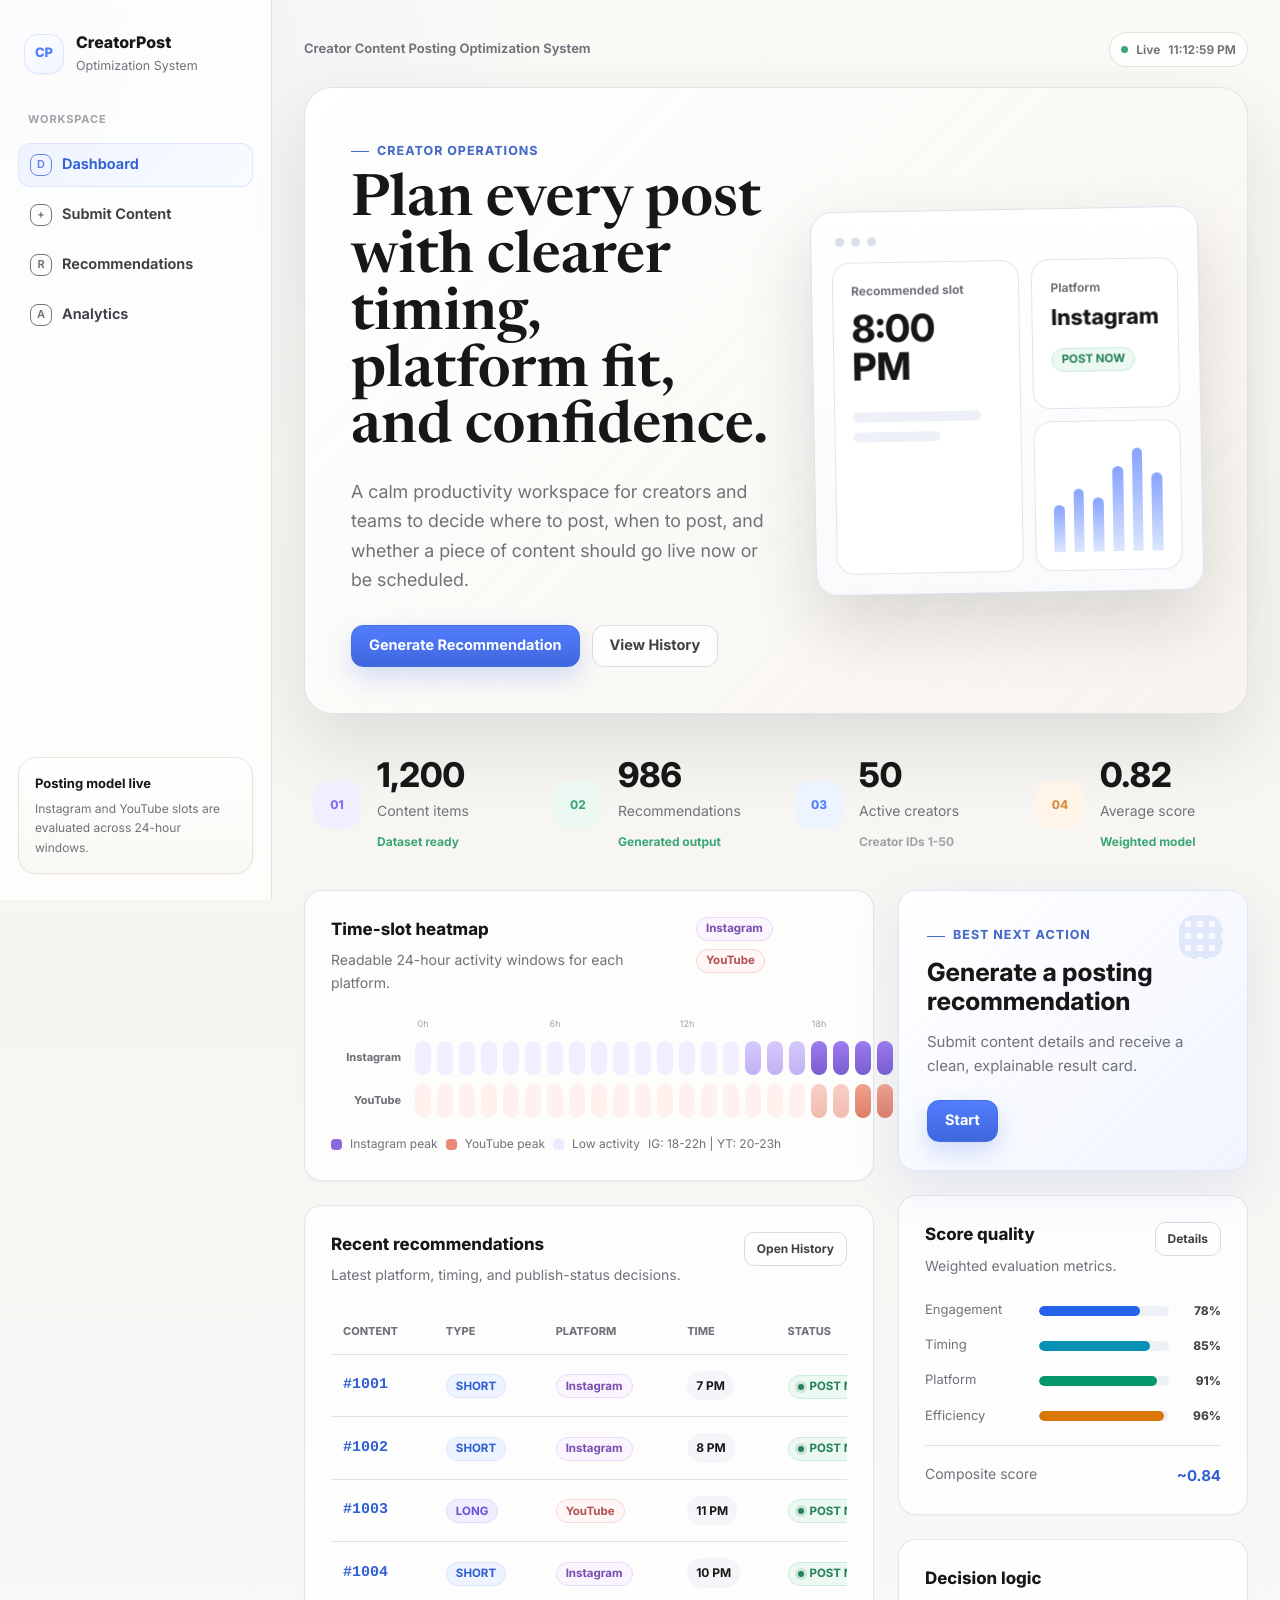
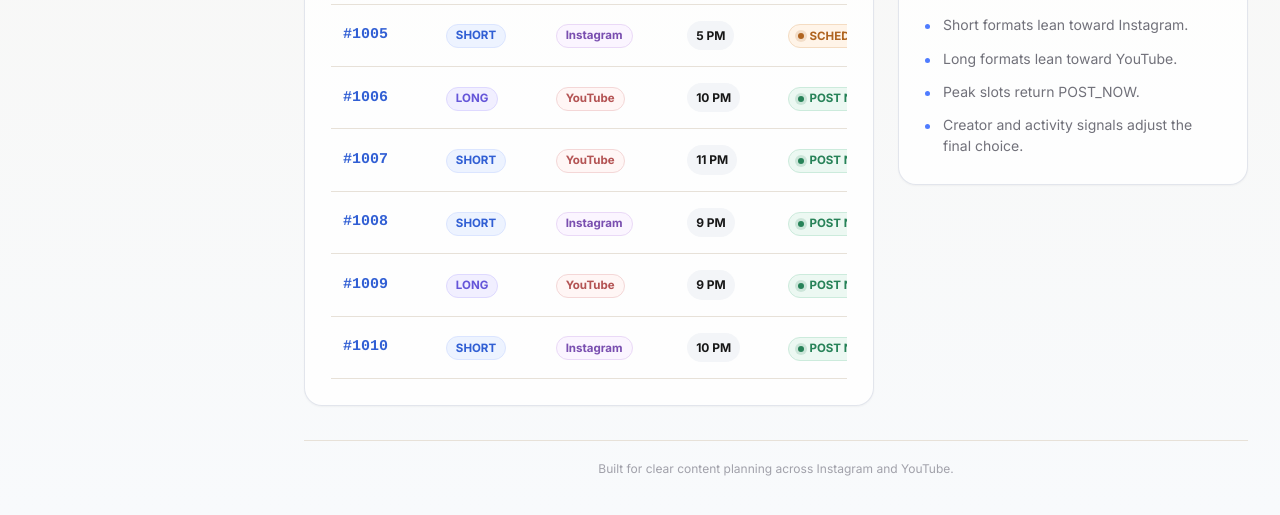
==== frontend/index.html @ d36f8579 "initial frontend design" ====
<!DOCTYPE html>
<html lang="en">
<head>
  <meta charset="UTF-8" />
  <meta name="viewport" content="width=device-width, initial-scale=1.0" />
  <title>Creator Content Posting Optimization System</title>
  <link rel="stylesheet" href="css/styles.css" />
  <link rel="stylesheet" href="css/dashboard.css" />
</head>
<body>
  <div class="app-shell">
    <aside class="sidebar">
      <a href="index.html" class="brand">
        <span class="brand-mark">CP</span>
        <span><span class="brand-title">CreatorPost</span><span class="brand-subtitle">Optimization System</span></span>
      </a>
      <nav class="sidebar-nav" aria-label="Main navigation">
        <span class="nav-section-label">Workspace</span>
        <a href="index.html" class="nav-link active"><span class="nav-icon">D</span>Dashboard</a>
        <a href="submit.html" class="nav-link"><span class="nav-icon">+</span>Submit Content</a>
        <a href="recommendations.html" class="nav-link"><span class="nav-icon">R</span>Recommendations</a>
        <a href="analytics.html" class="nav-link"><span class="nav-icon">A</span>Analytics</a>
      </nav>
      <div class="sidebar-card"><strong>Posting model live</strong><span>Instagram and YouTube slots are evaluated across 24-hour windows.</span></div>
    </aside>

    <div class="main-area">
      <header class="topbar">
        <div class="topbar-title">Creator Content Posting Optimization System</div>
        <div class="topbar-actions"><span class="status-pill"><span class="status-dot"></span>Live <span id="live-clock">--:--:--</span></span></div>
      </header>

      <main class="page-wrapper">
        <section class="dashboard-hero">
          <div class="hero-copy">
            <span class="eyebrow">Creator operations</span>
            <h1>Plan every post with clearer timing, platform fit, and confidence.</h1>
            <p>A calm productivity workspace for creators and teams to decide where to post, when to post, and whether a piece of content should go live now or be scheduled.</p>
            <div class="hero-actions">
              <a href="submit.html" class="btn btn-primary">Generate Recommendation</a>
              <a href="recommendations.html" class="btn btn-outline">View History</a>
            </div>
          </div>

          <div class="product-preview" aria-label="Dashboard preview">
            <div class="preview-toolbar"><span></span><span></span><span></span></div>
            <div class="preview-grid">
              <div class="preview-panel large">
                <div class="preview-label">Recommended slot</div>
                <div class="preview-value">8:00 PM</div>
                <div class="preview-line"></div>
                <div class="preview-line short"></div>
              </div>
              <div class="preview-panel">
                <div class="preview-label">Platform</div>
                <div class="preview-value small">Instagram</div>
                <span class="badge badge-post-now">POST NOW</span>
              </div>
              <div class="preview-chart">
                <span style="height:42%"></span><span style="height:56%"></span><span style="height:48%"></span><span style="height:76%"></span><span style="height:92%"></span><span style="height:70%"></span>
              </div>
            </div>
          </div>
        </section>

        <section class="grid-4 metric-strip">
          <article class="stat-card"><span class="stat-icon purple">01</span><div class="stat-info"><div class="stat-value" id="stat-total-content">-</div><div class="stat-label">Content items</div><div class="stat-change up">Dataset ready</div></div></article>
          <article class="stat-card"><span class="stat-icon green">02</span><div class="stat-info"><div class="stat-value" id="stat-total-recs">-</div><div class="stat-label">Recommendations</div><div class="stat-change up">Generated output</div></div></article>
          <article class="stat-card"><span class="stat-icon blue">03</span><div class="stat-info"><div class="stat-value" id="stat-creators">-</div><div class="stat-label">Active creators</div><div class="stat-change">Creator IDs 1-50</div></div></article>
          <article class="stat-card"><span class="stat-icon orange">04</span><div class="stat-info"><div class="stat-value" id="stat-avg-score">-</div><div class="stat-label">Average score</div><div class="stat-change up">Weighted model</div></div></article>
        </section>

        <section class="dashboard-main">
          <div class="dashboard-left">
            <article class="card">
              <div class="card-header">
                <div><div class="card-title">Time-slot heatmap</div><div class="card-subtitle">Readable 24-hour activity windows for each platform.</div></div>
                <div class="flex gap-8 wrap"><span class="badge badge-instagram">Instagram</span><span class="badge badge-youtube">YouTube</span></div>
              </div>
              <div id="heatmap-container"></div>
              <div id="heatmap-legend"></div>
            </article>

            <article class="card">
              <div class="card-header">
                <div><div class="card-title">Recent recommendations</div><div class="card-subtitle">Latest platform, timing, and publish-status decisions.</div></div>
                <a href="recommendations.html" class="btn btn-outline btn-sm">Open History</a>
              </div>
              <div class="table-scroll">
                <table class="recent-table">
                  <thead><tr><th>Content</th><th>Type</th><th>Platform</th><th>Time</th><th>Status</th><th>Creator</th></tr></thead>
                  <tbody id="recent-recs-body"><tr><td colspan="6"><div class="loading-overlay"><div class="spinner"></div> Loading recommendations...</div></td></tr></tbody>
                </table>
              </div>
            </article>
          </div>

          <aside class="dashboard-right">
            <section class="recommendation-card">
              <span class="eyebrow">Best next action</span>
              <h3>Generate a posting recommendation</h3>
              <p>Submit content details and receive a clean, explainable result card.</p>
              <a href="submit.html" class="btn btn-primary">Start</a>
            </section>

            <article class="card">
              <div class="card-header"><div><div class="card-title">Score quality</div><div class="card-subtitle">Weighted evaluation metrics.</div></div><a href="analytics.html" class="btn btn-outline btn-sm">Details</a></div>
              <div class="score-mini" id="score-summary-wrap"><div class="loading-overlay"><div class="spinner"></div></div></div>
              <div class="divider"></div>
              <div class="flex-between text-muted"><span>Composite score</span><strong class="score-accent">~0.84</strong></div>
            </article>

            <article class="card">
              <div class="card-header"><div class="card-title">Decision logic</div></div>
              <ul class="info-list">
                <li>Short formats lean toward Instagram.</li>
                <li>Long formats lean toward YouTube.</li>
                <li>Peak slots return POST_NOW.</li>
                <li>Creator and activity signals adjust the final choice.</li>
              </ul>
            </article>
          </aside>
        </section>
      </main>
      <footer class="footer">Built for clear content planning across Instagram and YouTube.</footer>
    </div>
  </div>
  <script src="js/api.js"></script>
  <script src="js/dashboard.js"></script>
</body>
</html>
---- frontend/css/styles.css ----
@import url("https://fonts.googleapis.com/css2?family=Inter:wght@400;500;600;700;800&family=Newsreader:opsz,wght@6..72,500;6..72,600&display=swap");

:root {
  --bg: #f7f5f1;
  --bg-soft: #fbfaf7;
  --surface: #ffffff;
  --surface-2: #f8fafc;
  --border: #e7e1d8;
  --border-strong: #d7dce5;
  --text: #171717;
  --text-soft: #3f3f46;
  --muted: #71717a;
  --muted-2: #a1a1aa;
  --blue: #4f7cff;
  --blue-soft: #edf3ff;
  --purple: #7c6cf2;
  --purple-soft: #f1efff;
  --green: #3ba776;
  --green-soft: #ecf8f2;
  --orange: #d88a3d;
  --orange-soft: #fff4e8;
  --red: #cf4d4d;
  --red-soft: #fff0f0;
  --shadow-sm: 0 1px 2px rgba(24, 24, 27, 0.04);
  --shadow-md: 0 18px 48px rgba(24, 24, 27, 0.09);
  --shadow-lg: 0 28px 80px rgba(24, 24, 27, 0.12);
  --radius-sm: 12px;
  --radius-md: 18px;
  --radius-lg: 28px;
  --sidebar: 272px;
  --font: Inter, ui-sans-serif, system-ui, -apple-system, "Segoe UI", sans-serif;
  --display-font: Newsreader, Georgia, serif;
}

*,
*::before,
*::after { box-sizing: border-box; }

* { margin: 0; padding: 0; }

html { scroll-behavior: smooth; }

body {
  min-height: 100vh;
  background:
    radial-gradient(circle at top left, rgba(79, 124, 255, 0.08), transparent 34rem),
    linear-gradient(180deg, #fbfaf7 0%, #f7f5f1 46%, #f8fafc 100%);
  color: var(--text);
  font-family: var(--font);
  font-size: 16px;
  line-height: 1.62;
  text-rendering: geometricPrecision;
  -webkit-font-smoothing: antialiased;
}

a { color: inherit; }
button, input, select { font: inherit; }
button { cursor: pointer; }

.app-shell {
  min-height: 100vh;
  display: grid;
  grid-template-columns: var(--sidebar) minmax(0, 1fr);
}

.sidebar {
  position: sticky;
  top: 0;
  height: 100vh;
  display: flex;
  flex-direction: column;
  gap: 28px;
  padding: 26px 18px;
  border-right: 1px solid var(--border);
  background: rgba(255, 255, 255, 0.78);
  backdrop-filter: blur(18px);
}

.brand {
  display: flex;
  align-items: center;
  gap: 12px;
  padding: 4px 6px;
  color: var(--text);
  text-decoration: none;
}

.brand-mark {
  width: 40px;
  height: 40px;
  display: grid;
  place-items: center;
  border: 1px solid #dbe5ff;
  border-radius: 14px;
  background: linear-gradient(145deg, #ffffff, #eef4ff);
  color: var(--blue);
  font-size: 13px;
  font-weight: 800;
  letter-spacing: 0;
  box-shadow: var(--shadow-sm);
}

.brand-title {
  display: block;
  font-size: 16px;
  font-weight: 800;
  letter-spacing: 0;
}

.brand-subtitle {
  display: block;
  margin-top: 1px;
  color: var(--muted);
  font-size: 12.5px;
}

.sidebar-nav {
  display: flex;
  flex-direction: column;
  gap: 6px;
}

.nav-section-label {
  margin: 2px 10px 8px;
  color: var(--muted-2);
  font-size: 11px;
  font-weight: 700;
  letter-spacing: 0.08em;
  text-transform: uppercase;
}

.nav-link {
  min-height: 44px;
  display: flex;
  align-items: center;
  gap: 10px;
  padding: 10px 12px;
  border-radius: 12px;
  color: var(--text-soft);
  text-decoration: none;
  font-size: 14.5px;
  font-weight: 650;
  transition: background 160ms ease, color 160ms ease, transform 160ms ease;
}

.nav-link:hover {
  background: rgba(79, 124, 255, 0.07);
  color: var(--text);
}

.nav-link.active {
  background: linear-gradient(135deg, #eef3ff, #f8fbff);
  color: #315fd4;
  box-shadow: inset 0 0 0 1px #dce6ff;
}

.nav-icon {
  width: 22px;
  height: 22px;
  display: grid;
  place-items: center;
  border: 1px solid currentColor;
  border-radius: 8px;
  font-size: 11px;
  opacity: 0.72;
}

.sidebar-card {
  margin-top: auto;
  padding: 16px;
  border: 1px solid var(--border);
  border-radius: var(--radius-md);
  background: linear-gradient(180deg, #ffffff, #faf8f4);
  box-shadow: var(--shadow-sm);
}

.sidebar-card strong {
  display: block;
  font-size: 13px;
}

.sidebar-card span {
  display: block;
  margin-top: 4px;
  color: var(--muted);
  font-size: 12px;
}

.main-area {
  min-width: 0;
  padding: 32px;
}

.topbar {
  max-width: 1220px;
  margin: 0 auto 20px;
  display: flex;
  align-items: center;
  justify-content: space-between;
  gap: 18px;
}

.topbar-title {
  color: var(--muted);
  font-size: 13px;
  font-weight: 650;
}

.topbar-actions {
  display: flex;
  align-items: center;
  gap: 10px;
}

.status-pill {
  display: inline-flex;
  align-items: center;
  gap: 8px;
  min-height: 34px;
  padding: 7px 11px;
  border: 1px solid var(--border);
  border-radius: 999px;
  background: rgba(255, 255, 255, 0.75);
  color: var(--muted);
  font-size: 12px;
  font-weight: 650;
}

.status-dot {
  width: 7px;
  height: 7px;
  border-radius: 50%;
  background: var(--green);
}

.page-wrapper {
  width: min(1220px, 100%);
  margin: 0 auto;
}

.page-header {
  margin-bottom: 30px;
}

.eyebrow {
  display: inline-flex;
  align-items: center;
  gap: 8px;
  color: #486bc9;
  font-size: 12.5px;
  font-weight: 750;
  letter-spacing: 0.08em;
  text-transform: uppercase;
}

.eyebrow::before {
  content: "";
  width: 18px;
  height: 1px;
  background: currentColor;
}

.page-header h1 {
  max-width: 880px;
  margin-top: 10px;
  color: var(--text);
  font-family: var(--display-font);
  font-size: 48px;
  line-height: 1.02;
  font-weight: 600;
  letter-spacing: 0;
}

.page-header p {
  max-width: 760px;
  margin-top: 14px;
  color: var(--muted);
  font-size: 17px;
}

.card,
.form-card,
.info-card,
.rec-table-wrap,
.rec-summary-card,
.stat-card,
.metric-card,
.chart-card {
  border: 1px solid rgba(215, 220, 229, 0.72);
  border-radius: var(--radius-md);
  background: rgba(255, 255, 255, 0.78);
  box-shadow: var(--shadow-sm);
  transition: box-shadow 180ms ease, transform 180ms ease, border-color 180ms ease, background 180ms ease;
}

.card {
  padding: 26px;
}

.card:hover,
.form-card:hover,
.info-card:hover,
.rec-table-wrap:hover,
.metric-card:hover,
.chart-card:hover {
  border-color: rgba(184, 200, 255, 0.7);
  box-shadow: 0 18px 48px rgba(24, 24, 27, 0.07);
}

.card-header {
  display: flex;
  align-items: flex-start;
  justify-content: space-between;
  gap: 16px;
  margin-bottom: 22px;
}

.card-title {
  color: var(--text);
  font-size: 17px;
  font-weight: 760;
}

.card-subtitle {
  margin-top: 6px;
  color: var(--muted);
  font-size: 14px;
}

.btn {
  min-height: 42px;
  display: inline-flex;
  align-items: center;
  justify-content: center;
  gap: 8px;
  padding: 11px 17px;
  border: 1px solid var(--border-strong);
  border-radius: 12px;
  background: #fff;
  color: var(--text);
  text-decoration: none;
  font-size: 14.5px;
  font-weight: 700;
  line-height: 1;
  white-space: nowrap;
  transition: transform 160ms ease, box-shadow 160ms ease, border-color 160ms ease, background 160ms ease;
}

.btn:hover {
  transform: translateY(-1px);
  box-shadow: 0 8px 22px rgba(24, 24, 27, 0.08);
}

.btn-primary {
  border-color: #416ee5;
  background: linear-gradient(180deg, #527dff, #3f67dc);
  color: #fff;
  box-shadow: 0 10px 24px rgba(65, 110, 229, 0.22);
}

.btn-primary:hover { background: #365fc9; }
.btn-outline { background: rgba(255, 255, 255, 0.72); color: var(--text-soft); }
.btn-muted { background: var(--surface-2); color: var(--muted); }
.btn-sm { min-height: 34px; padding: 8px 12px; border-radius: 10px; font-size: 12px; }
.btn:disabled { opacity: 0.55; cursor: not-allowed; transform: none; }

.badge {
  display: inline-flex;
  align-items: center;
  justify-content: center;
  min-height: 24px;
  padding: 4px 9px;
  border: 1px solid transparent;
  border-radius: 999px;
  font-size: 11.5px;
  font-weight: 720;
  line-height: 1;
  white-space: nowrap;
}

.badge-instagram { border-color: #ead9f7; background: #fbf5ff; color: #7a4fb0; }
.badge-youtube { border-color: #f4d7d7; background: #fff6f5; color: #b45454; }
.badge-both { border-color: #dbe5ff; background: var(--blue-soft); color: #315fd4; }
.badge-post-now { border-color: #ccebdc; background: var(--green-soft); color: #278258; }
.badge-schedule { border-color: #f4dcc2; background: var(--orange-soft); color: #af6420; }
.badge-short { border-color: #dbe5ff; background: var(--blue-soft); color: #315fd4; }
.badge-long { border-color: #ded9ff; background: var(--purple-soft); color: #6556d9; }

.badge-dot {
  width: 6px;
  height: 6px;
  margin-right: 6px;
  border-radius: 50%;
  background: currentColor;
  box-shadow: 0 0 0 3px color-mix(in srgb, currentColor 16%, transparent);
}

.grid-2 { display: grid; grid-template-columns: repeat(2, minmax(0, 1fr)); gap: 18px; }
.grid-3 { display: grid; grid-template-columns: repeat(3, minmax(0, 1fr)); gap: 18px; }
.grid-4 { display: grid; grid-template-columns: repeat(4, minmax(0, 1fr)); gap: 20px; }
.flex { display: flex; }
.flex-between { display: flex; align-items: center; justify-content: space-between; gap: 16px; }
.gap-8 { gap: 8px; }
.wrap { flex-wrap: wrap; }
.mt-8 { margin-top: 8px; }
.mb-8 { margin-bottom: 8px; }
.text-muted { color: var(--muted); font-size: 14px; }
.font-mono { font-family: "SFMono-Regular", "Cascadia Mono", Consolas, monospace; }
.divider { height: 1px; margin: 18px 0; background: var(--border); }
.table-scroll { width: 100%; overflow-x: auto; }
.score-accent { color: #315fd4; font-size: 15px; }

.alert {
  display: flex;
  gap: 10px;
  margin-bottom: 16px;
  padding: 12px 14px;
  border: 1px solid #f0cccc;
  border-radius: 12px;
  background: var(--red-soft);
  color: #a33c3c;
  font-size: 13px;
}

.spinner {
  width: 18px;
  height: 18px;
  border: 2px solid #dfe7fb;
  border-top-color: var(--blue);
  border-radius: 50%;
  animation: spin 0.75s linear infinite;
}

@keyframes spin { to { transform: rotate(360deg); } }

.loading-overlay {
  min-height: 96px;
  display: flex;
  align-items: center;
  justify-content: center;
  gap: 10px;
  color: var(--muted);
  font-size: 13px;
}

.empty-state {
  padding: 36px 20px;
  text-align: center;
  color: var(--muted);
}

.empty-icon {
  margin-bottom: 8px;
  color: var(--text-soft);
  font-weight: 700;
}

.info-list {
  display: flex;
  flex-direction: column;
  gap: 12px;
  list-style: none;
}

.info-list li {
  position: relative;
  padding-left: 18px;
  color: var(--muted);
  font-size: 14px;
  line-height: 1.52;
}

.info-list li::before {
  content: "";
  position: absolute;
  left: 0;
  top: 9px;
  width: 5px;
  height: 5px;
  border-radius: 50%;
  background: var(--blue);
}

.footer {
  width: min(1220px, 100%);
  margin: 34px auto 0;
  padding: 18px 0 4px;
  border-top: 1px solid var(--border);
  color: var(--muted-2);
  text-align: center;
  font-size: 12px;
}

@media (max-width: 1080px) {
  .app-shell { grid-template-columns: 1fr; }
  .sidebar {
    position: relative;
    height: auto;
    padding: 16px;
    border-right: none;
    border-bottom: 1px solid var(--border);
  }
  .sidebar-nav {
    flex-direction: row;
    overflow-x: auto;
    padding-bottom: 2px;
  }
  .nav-section-label,
  .sidebar-card { display: none; }
  .nav-link { flex: 0 0 auto; }
}

@media (max-width: 760px) {
  .main-area { padding: 18px 14px; }
  .topbar { align-items: flex-start; flex-direction: column; }
  .page-header h1 { font-size: 36px; }
  .page-header p { font-size: 16px; }
  .grid-4, .grid-3, .grid-2 { grid-template-columns: 1fr; }
  .card-header, .flex-between, .page-header-actions { align-items: stretch; flex-direction: column; }
  .btn { width: 100%; }
}
---- frontend/css/dashboard.css ----
.dashboard-hero {
  display: grid;
  grid-template-columns: minmax(0, 1.05fr) minmax(360px, 0.95fr);
  gap: 34px;
  align-items: center;
  min-height: 455px;
  margin-bottom: 26px;
  padding: 46px;
  border: 1px solid rgba(215, 220, 229, 0.72);
  border-radius: var(--radius-lg);
  background:
    linear-gradient(135deg, rgba(255, 255, 255, 0.96), rgba(246, 242, 235, 0.84)),
    var(--surface);
  box-shadow: var(--shadow-lg);
}

.hero-copy h1 {
  max-width: 690px;
  margin-top: 12px;
  color: var(--text);
  font-family: var(--display-font);
  font-size: 58px;
  line-height: 0.98;
  font-weight: 600;
}

.hero-copy p {
  max-width: 610px;
  margin-top: 20px;
  color: var(--muted);
  font-size: 18px;
}

.hero-actions {
  display: flex;
  flex-wrap: wrap;
  gap: 12px;
  margin-top: 30px;
}

.product-preview {
  padding: 20px;
  border: 1px solid #dbe1ec;
  border-radius: 22px;
  background: linear-gradient(180deg, #ffffff, #f8fafc);
  box-shadow: 0 30px 70px rgba(24, 24, 27, 0.14);
  transform: rotate(-1deg);
}

.preview-toolbar {
  display: flex;
  gap: 7px;
  padding: 5px 4px 16px;
}

.preview-toolbar span {
  width: 9px;
  height: 9px;
  border-radius: 50%;
  background: #d9dee8;
}

.preview-grid {
  display: grid;
  grid-template-columns: 1fr 0.78fr;
  gap: 12px;
}

.preview-panel,
.preview-chart {
  min-height: 150px;
  padding: 18px;
  border: 1px solid rgba(215, 220, 229, 0.75);
  border-radius: 18px;
  background: #fff;
}

.preview-panel.large { grid-row: span 2; }

.preview-label {
  color: var(--muted);
  font-size: 12px;
  font-weight: 700;
}

.preview-value {
  margin-top: 10px;
  color: var(--text);
  font-size: 38px;
  line-height: 1;
  font-weight: 760;
}

.preview-value.small { font-size: 22px; margin-bottom: 16px; }

.preview-line {
  width: 86%;
  height: 10px;
  margin-top: 26px;
  border-radius: 999px;
  background: #edf1f7;
}

.preview-line.short {
  width: 58%;
  margin-top: 10px;
}

.preview-chart {
  display: flex;
  align-items: flex-end;
  gap: 9px;
}

.preview-chart span {
  flex: 1;
  border-radius: 999px 999px 5px 5px;
  background: linear-gradient(180deg, #86a3ff, #dce6ff);
}

.metric-strip { margin-bottom: 20px; }

.metric-strip .stat-card {
  border-color: transparent;
  background: transparent;
  box-shadow: none;
}

.stat-card {
  min-height: 112px;
  display: flex;
  align-items: center;
  gap: 16px;
  padding: 18px 8px;
  transition: transform 160ms ease, box-shadow 160ms ease;
}

.stat-card:hover { transform: translateY(-2px); }

.stat-icon {
  width: 48px;
  height: 48px;
  display: grid;
  place-items: center;
  flex: 0 0 auto;
  border-radius: 16px;
  font-size: 12px;
  font-weight: 760;
}

.stat-icon.purple { background: var(--purple-soft); color: var(--purple); }
.stat-icon.green { background: var(--green-soft); color: var(--green); }
.stat-icon.blue { background: var(--blue-soft); color: var(--blue); }
.stat-icon.orange { background: var(--orange-soft); color: var(--orange); }
.stat-value { color: var(--text); font-size: 34px; font-weight: 780; line-height: 1; }
.stat-label { margin-top: 8px; color: var(--muted); font-size: 14px; }
.stat-change { margin-top: 8px; color: var(--muted-2); font-size: 12px; font-weight: 700; }
.stat-change.up { color: var(--green); }

.dashboard-main {
  display: grid;
  grid-template-columns: minmax(0, 1fr) 350px;
  gap: 24px;
}

.dashboard-left,
.dashboard-right {
  display: flex;
  flex-direction: column;
  gap: 24px;
}

.activity-header-row,
.activity-grid {
  display: grid;
  grid-template-columns: 78px repeat(24, minmax(16px, 1fr));
  gap: 6px;
  align-items: center;
}

.activity-grid { margin-top: 9px; }
.activity-label { color: var(--muted); font-size: 11px; font-weight: 750; text-align: right; padding-right: 8px; }
.activity-hour-label { color: var(--muted-2); font-size: 9px; text-align: center; }

.heat-cell {
  height: 34px;
  min-width: 16px;
  border-radius: 10px;
  cursor: pointer;
  transition: transform 160ms ease, box-shadow 160ms ease;
}

.heat-cell:hover {
  transform: translateY(-2px);
  box-shadow: 0 8px 18px rgba(24, 24, 27, 0.12);
}

.heat-cell.instagram[data-level="high"] { background: linear-gradient(180deg, #9d7bf0, #7b5ed0); }
.heat-cell.instagram[data-level="medium"] { background: linear-gradient(180deg, #d5c9fb, #c1b1f4); }
.heat-cell.instagram[data-level="low"] { background: #f2eeff; }
.heat-cell.youtube[data-level="high"] { background: linear-gradient(180deg, #f2a38f, #df7f68); }
.heat-cell.youtube[data-level="medium"] { background: linear-gradient(180deg, #f8d0c7, #f1bbae); }
.heat-cell.youtube[data-level="low"] { background: #fff1ed; }

.heatmap-legend {
  display: flex;
  align-items: center;
  flex-wrap: wrap;
  gap: 8px;
  margin-top: 16px;
  color: var(--muted);
  font-size: 12px;
}

.legend-dot { width: 11px; height: 11px; border-radius: 4px; }

.recent-table {
  width: 100%;
  min-width: 720px;
  border-collapse: collapse;
  font-size: 15px;
}

.recent-table th {
  padding: 13px 12px;
  border-bottom: 1px solid var(--border);
  background: transparent;
  color: var(--muted);
  font-size: 11px;
  font-weight: 760;
  text-align: left;
  text-transform: uppercase;
}

.recent-table td {
  padding: 16px 12px;
  border-bottom: 1px solid var(--border);
}

.recent-table tr:hover td { background: #fbfcff; }
.content-id-cell { color: #315fd4; font-family: "SFMono-Regular", "Cascadia Mono", Consolas, monospace; font-weight: 760; }
.time-slot-badge { display: inline-flex; padding: 5px 9px; border-radius: 999px; background: #f3f5f8; font-size: 12px; font-weight: 700; }

.recommendation-card {
  position: relative;
  overflow: hidden;
  padding: 28px;
  border: 1px solid #dbe5ff;
  border-radius: var(--radius-md);
  background:
    linear-gradient(135deg, rgba(255,255,255,0.96), rgba(239,243,255,0.86)),
    #fff;
  box-shadow: 0 18px 48px rgba(65, 110, 229, 0.11);
}

.recommendation-card::after {
  content: "";
  position: absolute;
  right: 24px;
  top: 24px;
  width: 44px;
  height: 44px;
  border-radius: 16px;
  background:
    linear-gradient(90deg, #416ee5 50%, transparent 50%) 0 0 / 12px 12px,
    linear-gradient(#416ee5 50%, transparent 50%) 0 0 / 12px 12px;
  opacity: 0.12;
}

.recommendation-card h3 {
  max-width: 250px;
  margin-top: 12px;
  color: var(--text);
  font-size: 25px;
  line-height: 1.18;
  font-weight: 740;
}

.recommendation-card p {
  margin: 12px 0 22px;
  color: var(--muted);
  font-size: 15px;
}

.score-mini { display: flex; flex-direction: column; gap: 14px; }
.score-mini-row { display: grid; grid-template-columns: 104px 1fr 42px; align-items: center; gap: 10px; }
.score-mini-label { color: var(--muted); font-size: 13px; }
.score-mini-bar-wrap { height: 10px; overflow: hidden; border-radius: 999px; background: #edf0f5; }
.score-mini-bar { height: 100%; border-radius: 999px; }
.score-mini-value { color: var(--text-soft); text-align: right; font-size: 12px; font-weight: 740; }

@media (max-width: 1180px) {
  .dashboard-hero { grid-template-columns: 1fr; }
  .dashboard-main { grid-template-columns: 1fr; }
}

@media (max-width: 680px) {
  .dashboard-hero { padding: 24px; min-height: 0; }
  .hero-copy h1 { font-size: 38px; }
  .hero-actions { flex-direction: column; }
  .product-preview { display: none; }
  #heatmap-container { overflow-x: auto; padding-bottom: 6px; }
  .activity-header-row,
  .activity-grid { grid-template-columns: 68px repeat(24, 18px); }
}
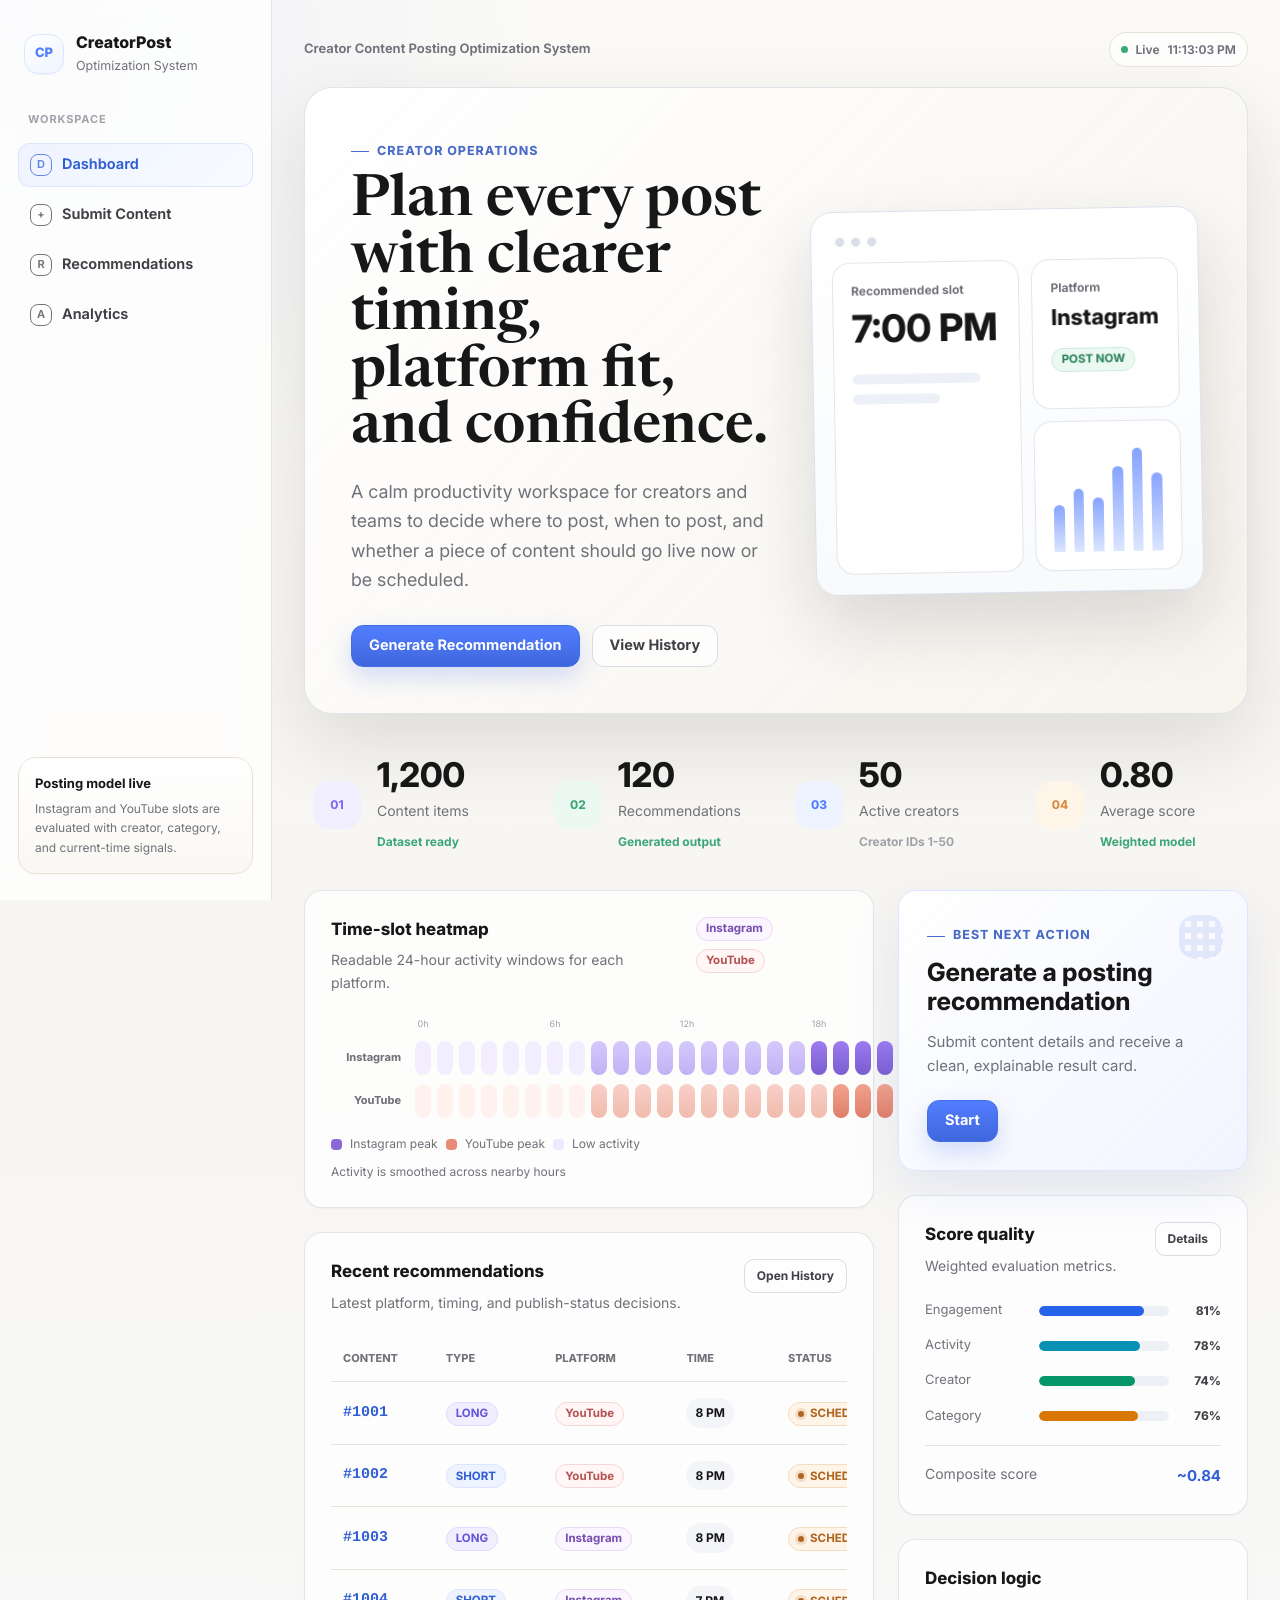
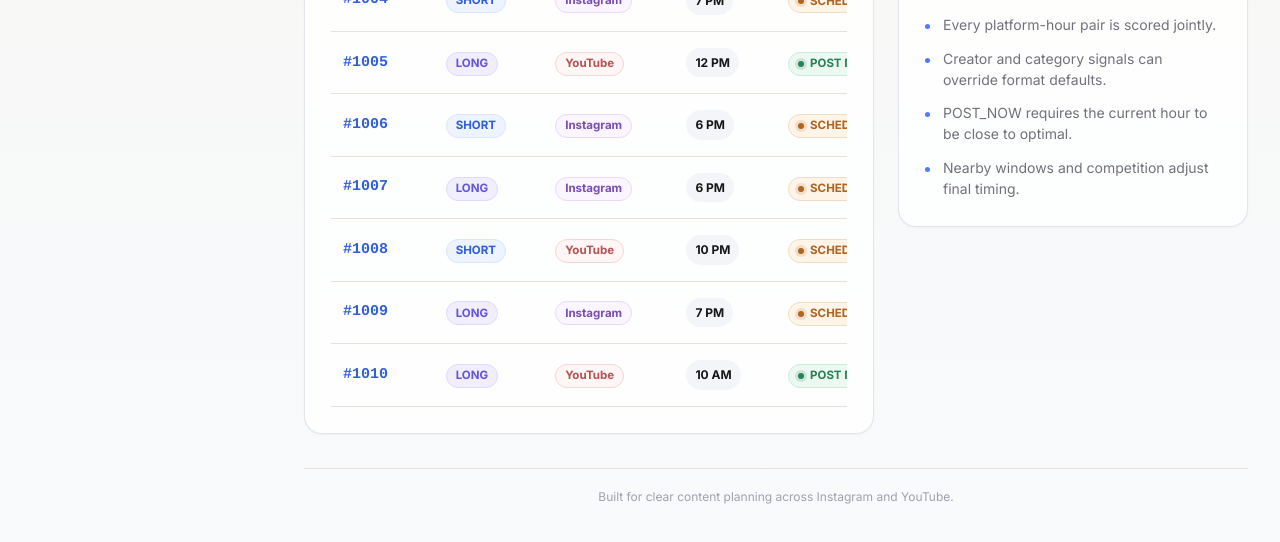
==== commit 43e9daf4: "made some improvements" ====
--- a/frontend/index.html
+++ b/frontend/index.html
@@ -21,7 +21,7 @@
         <a href="recommendations.html" class="nav-link"><span class="nav-icon">R</span>Recommendations</a>
         <a href="analytics.html" class="nav-link"><span class="nav-icon">A</span>Analytics</a>
       </nav>
-      <div class="sidebar-card"><strong>Posting model live</strong><span>Instagram and YouTube slots are evaluated across 24-hour windows.</span></div>
+      <div class="sidebar-card"><strong>Posting model live</strong><span>Instagram and YouTube slots are evaluated with creator, category, and current-time signals.</span></div>
     </aside>
 
     <div class="main-area">
@@ -47,7 +47,7 @@
             <div class="preview-grid">
               <div class="preview-panel large">
                 <div class="preview-label">Recommended slot</div>
-                <div class="preview-value">8:00 PM</div>
+                <div class="preview-value">7:00 PM</div>
                 <div class="preview-line"></div>
                 <div class="preview-line short"></div>
               </div>
@@ -113,10 +113,10 @@
             <article class="card">
               <div class="card-header"><div class="card-title">Decision logic</div></div>
               <ul class="info-list">
-                <li>Short formats lean toward Instagram.</li>
-                <li>Long formats lean toward YouTube.</li>
-                <li>Peak slots return POST_NOW.</li>
-                <li>Creator and activity signals adjust the final choice.</li>
+                <li>Every platform-hour pair is scored jointly.</li>
+                <li>Creator and category signals can override format defaults.</li>
+                <li>POST_NOW requires the current hour to be close to optimal.</li>
+                <li>Nearby windows and competition adjust final timing.</li>
               </ul>
             </article>
           </aside>
